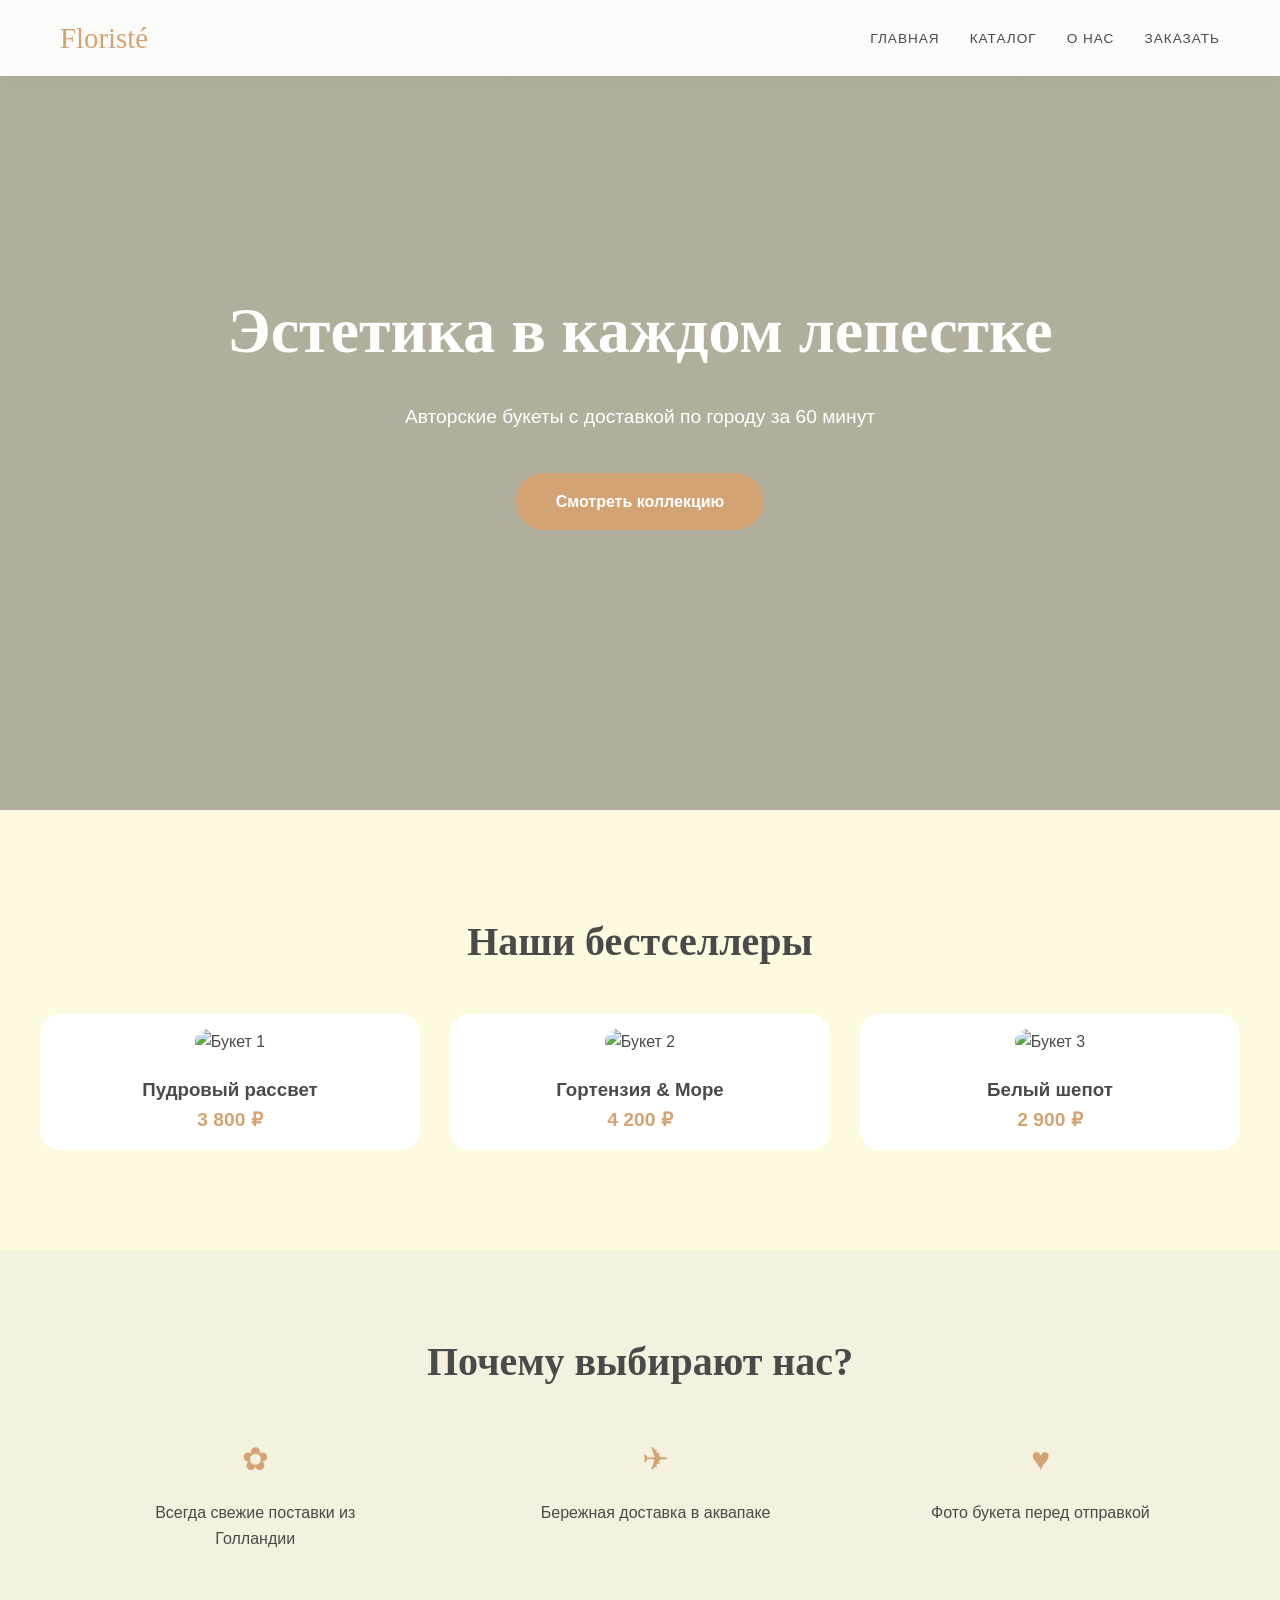
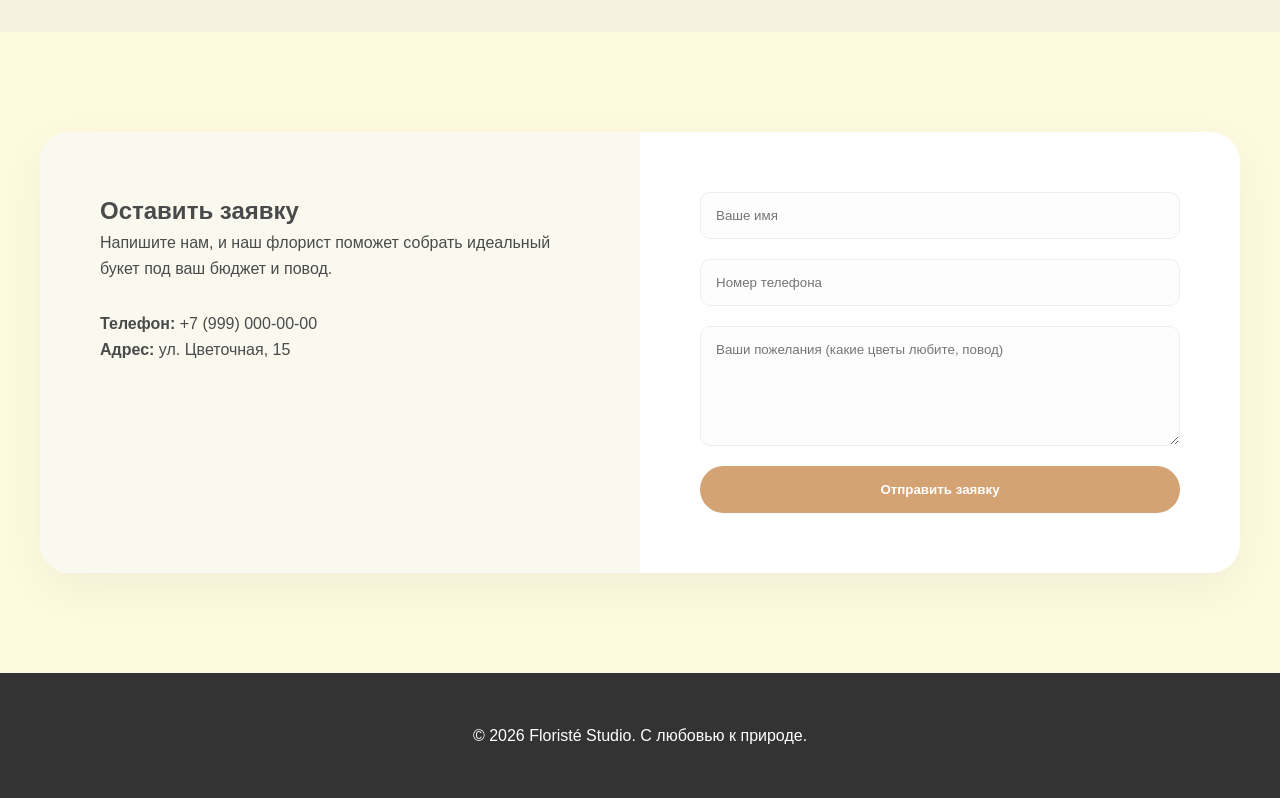
==== index.html @ 5a85dd09 "Add files via upload" ====
<!DOCTYPE html>
<html lang="ru">
<head>
    <meta charset="UTF-8">
    <meta name="viewport" content="width=device-width, initial-scale=1.0">
    <title>Floristé — Студия авторской флористики</title>
    <!-- Подключаем шрифты -->
    <link href="https://googleapis.com" rel="stylesheet">
    <link rel="stylesheet" href="style.css">
</head>
<body>

    <!-- НАВИГАЦИЯ -->
    <header>
        <div class="container nav-container">
            <a href="#home" class="logo">Floristé</a>
            <nav>
                <ul class="nav-menu">
                    <li><a href="#home">Главная</a></li>
                    <li><a href="#catalog">Каталог</a></li>
                    <li><a href="#about">О нас</a></li>
                    <li><a href="#contact">Заказать</a></li>
                </ul>
            </nav>
        </div>
    </header>

    <!-- ГЛАВНЫЙ ЭКРАН -->
    <section id="home" class="hero">
        <div class="hero-content">
            <h1>Эстетика в каждом лепестке</h1>
            <p>Авторские букеты с доставкой по городу за 60 минут</p>
            <a href="#catalog" class="btn">Смотреть коллекцию</a>
        </div>
    </section>

    <!-- КАТАЛОГ -->
    <section id="catalog" class="container section-padding">
        <h2 class="section-title">Наши бестселлеры</h2>
        <div class="product-grid">
            <div class="product-card">
                <div class="img-wrapper">
                    <img src="https://img.freepik.com/premium-photo/beautiful-fresh-bouquet-mixed-flowers-wooden-box-flower-shop-concept-flower-delivery-vertical-image_102556-462.jpg" alt="Букет 1">
                </div>
                <h3>Пудровый рассвет</h3>
                <p class="price">3 800 ₽</p>
            </div>
            <div class="product-card">
                <div class="img-wrapper">
                    <img src="https://png.pngtree.com/png-clipart/20241208/original/pngtree-elegant-bouquet-pink-and-peach-roses-delicate-white-daisies-green-leaves-png-image_17735489.png" alt="Букет 2">
                </div>
                <h3>Гортензия & Море</h3>
                <p class="price">4 200 ₽</p>
            </div>
            <div class="product-card">
                <div class="img-wrapper">
                    <img src="https://png.pngtree.com/png-vector/20250215/ourlarge/pngtree-romantic-bouquet-white-flowers-tied-with-ribbon-png-image_15482162.png" alt="Букет 3">
                </div>
                <h3>Белый шепот</h3>
                <p class="price">2 900 ₽</p>
            </div>
        </div>
    </section>

    <!-- О НАС -->
    <section id="about" class="about-section">
        <div class="container text-center">
            <h2 class="section-title">Почему выбирают нас?</h2>
            <div class="features">
                <div class="feature-item">
                    <span class="icon">✿</span>
                    <p>Всегда свежие поставки из Голландии</p>
                </div>
                <div class="feature-item">
                    <span class="icon">✈</span>
                    <p>Бережная доставка в аквапаке</p>
                </div>
                <div class="feature-item">
                    <span class="icon">♥</span>
                    <p>Фото букета перед отправкой</p>
                </div>
            </div>
        </div>
    </section>

    <!-- ФОРМА ОБРАТНОЙ СВЯЗИ -->
    <section id="contact" class="container section-padding">
        <div class="contact-box">
            <div class="contact-info">
                <h2>Оставить заявку</h2>
                <p>Напишите нам, и наш флорист поможет собрать идеальный букет под ваш бюджет и повод.</p>
                <div class="contact-details">
                    <p><strong>Телефон:</strong> +7 (999) 000-00-00</p>
                    <p><strong>Адрес:</strong> ул. Цветочная, 15</p>
                </div>
            </div>
            <!-- Замените ВАШ_ID на ID из Formspree для работы формы -->
            <form action="https://formspree.io" method="POST" class="contact-form">
                <input type="text" name="name" placeholder="Ваше имя" required>
                <input type="tel" name="phone" placeholder="Номер телефона" required>
                <textarea name="message" placeholder="Ваши пожелания (какие цветы любите, повод)"></textarea>
                <button type="submit" class="btn">Отправить заявку</button>
            </form>
        </div>
    </section>

    <!-- ПОДВАЛ -->
    <footer>
        <div class="container">
            <p>&copy; 2026 Floristé Studio. С любовью к природе.</p>
        </div>
    </footer>

</body>
</html>
---- style.css ----
/* ПЕРЕМЕННЫЕ */
:root {
    --primary: #d4a373;
    --accent: #faedcd;
    --bg: #fefae0;
    --text: #4a4a4a;
    --white: #ffffff;
}

/* ОБЩИЕ СТИЛИ */
* { box-sizing: border-box; margin: 0; padding: 0; }
html { scroll-behavior: smooth; scroll-padding-top: 80px; }

body { 
    font-family: 'Montserrat', sans-serif; 
    line-height: 1.6; 
    color: var(--text);
    background-color: var(--bg);
}

.container { max-width: 1200px; margin: 0 auto; padding: 0 20px; }
.text-center { text-align: center; }
.section-padding { padding: 100px 0; }
.section-title { 
    font-family: 'Playfair Display', serif; 
    font-size: 2.5rem; 
    margin-bottom: 40px; 
    text-align: center;
}

/* НАВИГАЦИЯ */
header { 
    background: rgba(255, 255, 255, 0.95); 
    padding: 15px 0; 
    position: fixed; 
    top: 0; 
    width: 100%;
    z-index: 1000;
    box-shadow: 0 2px 15px rgba(0,0,0,0.05);
    backdrop-filter: blur(5px);
}

.nav-container { display: flex; justify-content: space-between; align-items: center; }
.logo { 
    font-family: 'Playfair Display', serif; 
    font-size: 1.8rem; 
    color: var(--primary); 
    text-decoration: none;
}

.nav-menu { list-style: none; display: flex; gap: 30px; }
.nav-menu a { 
    text-decoration: none; 
    color: var(--text); 
    font-weight: 500; 
    font-size: 0.85rem;
    text-transform: uppercase;
    letter-spacing: 1px;
    transition: 0.3s;
}
.nav-menu a:hover { color: var(--primary); }

/* КНОПКИ */
.btn { 
    background: var(--primary); 
    color: white; 
    padding: 16px 40px; 
    text-decoration: none; 
    border-radius: 50px; 
    display: inline-block;
    border: none;
    cursor: pointer;
    font-family: 'Montserrat', sans-serif;
    font-weight: 600;
    transition: 0.3s;
}
.btn:hover { transform: translateY(-3px); box-shadow: 0 10px 20px rgba(212, 163, 115, 0.3); }

/* HERO SECTION */
.hero { 
    height: 90vh;
    background: linear-gradient(rgba(0,0,0,0.3), rgba(0,0,0,0.3)), 
                url('https://unsplash.com') center/cover;
    display: flex;
    align-items: center;
    justify-content: center;
    text-align: center;
    color: white;
}
.hero h1 { font-family: 'Playfair Display', serif; font-size: 4rem; margin-bottom: 20px; }
.hero p { font-size: 1.2rem; margin-bottom: 40px; font-weight: 300; }

/* КАТАЛОГ */
.product-grid { display: grid; grid-template-columns: repeat(auto-fit, minmax(300px, 1fr)); gap: 30px; }
.product-card { background: white; padding: 15px; border-radius: 20px; text-align: center; transition: 0.4s; }
.product-card:hover { transform: translateY(-10px); box-shadow: 0 20px 40px rgba(0,0,0,0.08); }
.img-wrapper img { width: 100%; height: 400px; object-fit: cover; border-radius: 15px; margin-bottom: 20px; }
.price { color: var(--primary); font-weight: 600; font-size: 1.2rem; }

/* ФУНКЦИИ */
.about-section { background: #f4f1de; padding: 80px 0; }
.features { display: flex; justify-content: space-around; gap: 20px; margin-top: 40px; }
.feature-item { max-width: 250px; }
.icon { font-size: 2rem; color: var(--primary); display: block; margin-bottom: 15px; }

/* КОНТАКТЫ */
.contact-box { 
    background: white; 
    display: grid; 
    grid-template-columns: 1fr 1fr; 
    border-radius: 30px; 
    overflow: hidden; 
    box-shadow: 0 15px 50px rgba(0,0,0,0.05);
}
.contact-info { padding: 60px; background: #faf9f0; }
.contact-details { margin-top: 30px; }
.contact-form { padding: 60px; display: flex; flex-direction: column; gap: 20px; }
.contact-form input, .contact-form textarea { 
    padding: 15px; 
    border: 1px solid #eee; 
    border-radius: 10px; 
    font-family: inherit;
    background: #fdfdfd;
}
.contact-form textarea { height: 120px; }

footer { text-align: center; padding: 50px; background: #333; color: #fff; }

/* МОБИЛЬНАЯ АДАПТАЦИЯ */
@media (max-width: 768px) {
    .nav-menu { display: none; } /* Для простоты скрываем меню, можно заменить на бургер */
    .hero h1 { font-size: 2.5rem; }
    .contact-box { grid-template-columns: 1fr; }
    .features { flex-direction: column; align-items: center; }
}
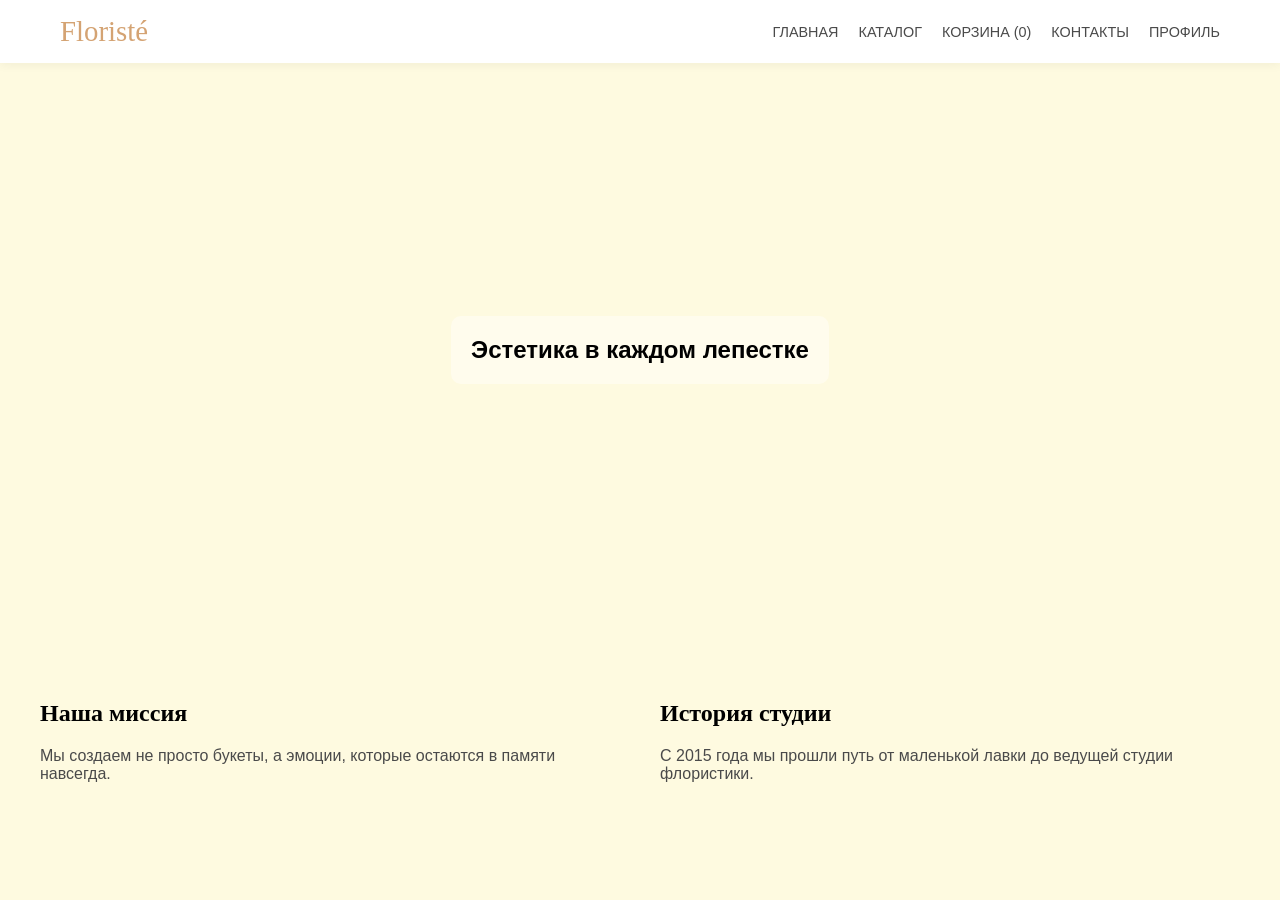
==== commit b0340738: "Add files via upload" ====
--- a/index.html
+++ b/index.html
@@ -2,114 +2,31 @@
 <html lang="ru">
 <head>
     <meta charset="UTF-8">
-    <meta name="viewport" content="width=device-width, initial-scale=1.0">
-    <title>Floristé — Студия авторской флористики</title>
-    <!-- Подключаем шрифты -->
-    <link href="https://googleapis.com" rel="stylesheet">
+    <title>Floristé — Главная</title>
     <link rel="stylesheet" href="style.css">
 </head>
 <body>
+    <header id="header-placeholder"></header>
 
-    <!-- НАВИГАЦИЯ -->
-    <header>
-        <div class="container nav-container">
-            <a href="#home" class="logo">Floristé</a>
-            <nav>
-                <ul class="nav-menu">
-                    <li><a href="#home">Главная</a></li>
-                    <li><a href="#catalog">Каталог</a></li>
-                    <li><a href="#about">О нас</a></li>
-                    <li><a href="#contact">Заказать</a></li>
-                </ul>
-            </nav>
-        </div>
-    </header>
-
-    <!-- ГЛАВНЫЙ ЭКРАН -->
-    <section id="home" class="hero">
-        <div class="hero-content">
-            <h1>Эстетика в каждом лепестке</h1>
-            <p>Авторские букеты с доставкой по городу за 60 минут</p>
-            <a href="#catalog" class="btn">Смотреть коллекцию</a>
-        </div>
+    <!-- Изменили color: #fff на color: #000 -->
+    <section style="height: 60vh; background: url('https://unsplash.com') center/cover; display: flex; align-items: center; justify-content: center; color: #000; text-align: center;">
+        <h1 style="background: rgba(255, 255, 255, 0.4); padding: 20px; border-radius: 10px;">Эстетика в каждом лепестке</h1>
     </section>
 
-    <!-- КАТАЛОГ -->
-    <section id="catalog" class="container section-padding">
-        <h2 class="section-title">Наши бестселлеры</h2>
-        <div class="product-grid">
-            <div class="product-card">
-                <div class="img-wrapper">
-                    <img src="https://img.freepik.com/premium-photo/beautiful-fresh-bouquet-mixed-flowers-wooden-box-flower-shop-concept-flower-delivery-vertical-image_102556-462.jpg" alt="Букет 1">
-                </div>
-                <h3>Пудровый рассвет</h3>
-                <p class="price">3 800 ₽</p>
+    <section class="container" style="padding: 80px 0;">
+        <div style="display: grid; grid-template-columns: 1fr 1fr; gap: 40px;">
+            <div>
+                <h2 style="font-family: 'Playfair Display'; margin-bottom: 20px; color: #000;">Наша миссия</h2>
+                <p>Мы создаем не просто букеты, а эмоции, которые остаются в памяти навсегда.</p>
             </div>
-            <div class="product-card">
-                <div class="img-wrapper">
-                    <img src="https://png.pngtree.com/png-clipart/20241208/original/pngtree-elegant-bouquet-pink-and-peach-roses-delicate-white-daisies-green-leaves-png-image_17735489.png" alt="Букет 2">
-                </div>
-                <h3>Гортензия & Море</h3>
-                <p class="price">4 200 ₽</p>
-            </div>
-            <div class="product-card">
-                <div class="img-wrapper">
-                    <img src="https://png.pngtree.com/png-vector/20250215/ourlarge/pngtree-romantic-bouquet-white-flowers-tied-with-ribbon-png-image_15482162.png" alt="Букет 3">
-                </div>
-                <h3>Белый шепот</h3>
-                <p class="price">2 900 ₽</p>
+            <div>
+                <h2 style="font-family: 'Playfair Display'; margin-bottom: 20px; color: #000;">История студии</h2>
+                <p>С 2015 года мы прошли путь от маленькой лавки до ведущей студии флористики.</p>
             </div>
         </div>
     </section>
 
-    <!-- О НАС -->
-    <section id="about" class="about-section">
-        <div class="container text-center">
-            <h2 class="section-title">Почему выбирают нас?</h2>
-            <div class="features">
-                <div class="feature-item">
-                    <span class="icon">✿</span>
-                    <p>Всегда свежие поставки из Голландии</p>
-                </div>
-                <div class="feature-item">
-                    <span class="icon">✈</span>
-                    <p>Бережная доставка в аквапаке</p>
-                </div>
-                <div class="feature-item">
-                    <span class="icon">♥</span>
-                    <p>Фото букета перед отправкой</p>
-                </div>
-            </div>
-        </div>
-    </section>
-
-    <!-- ФОРМА ОБРАТНОЙ СВЯЗИ -->
-    <section id="contact" class="container section-padding">
-        <div class="contact-box">
-            <div class="contact-info">
-                <h2>Оставить заявку</h2>
-                <p>Напишите нам, и наш флорист поможет собрать идеальный букет под ваш бюджет и повод.</p>
-                <div class="contact-details">
-                    <p><strong>Телефон:</strong> +7 (999) 000-00-00</p>
-                    <p><strong>Адрес:</strong> ул. Цветочная, 15</p>
-                </div>
-            </div>
-            <!-- Замените ВАШ_ID на ID из Formspree для работы формы -->
-            <form action="https://formspree.io" method="POST" class="contact-form">
-                <input type="text" name="name" placeholder="Ваше имя" required>
-                <input type="tel" name="phone" placeholder="Номер телефона" required>
-                <textarea name="message" placeholder="Ваши пожелания (какие цветы любите, повод)"></textarea>
-                <button type="submit" class="btn">Отправить заявку</button>
-            </form>
-        </div>
-    </section>
-
-    <!-- ПОДВАЛ -->
-    <footer>
-        <div class="container">
-            <p>&copy; 2026 Floristé Studio. С любовью к природе.</p>
-        </div>
-    </footer>
-
+    <script src="script.js"></script>
 </body>
 </html>
+
--- a/style.css
+++ b/style.css
@@ -1,135 +1,20 @@
-/* ПЕРЕМЕННЫЕ */
-:root {
-    --primary: #d4a373;
-    --accent: #faedcd;
-    --bg: #fefae0;
-    --text: #4a4a4a;
-    --white: #ffffff;
-}
+:root { --primary: #d4a373; --bg: #fefae0; --text: #4a4a4a; --white: #fff; }
+* { box-sizing: border-box; margin: 0; padding: 0; }
+body { font-family: 'Montserrat', sans-serif; background: var(--bg); color: var(--text); padding-top: 80px; }
+.container { max-width: 1200px; margin: 0 auto; padding: 0 20px; }
 
-/* ОБЩИЕ СТИЛИ */
-* { box-sizing: border-box; margin: 0; padding: 0; }
-html { scroll-behavior: smooth; scroll-padding-top: 80px; }
+header { background: var(--white); padding: 15px 0; position: fixed; top: 0; width: 100%; z-index: 1000; box-shadow: 0 2px 10px rgba(0,0,0,0.05); }
+.nav-container { display: flex; justify-content: space-between; align-items: center; }
+.logo { font-family: 'Playfair Display', serif; font-size: 1.8rem; color: var(--primary); text-decoration: none; }
+.nav-menu { list-style: none; display: flex; gap: 20px; }
+.nav-menu a { text-decoration: none; color: var(--text); font-weight: 500; font-size: 0.9rem; text-transform: uppercase; }
 
-body { 
-    font-family: 'Montserrat', sans-serif; 
-    line-height: 1.6; 
-    color: var(--text);
-    background-color: var(--bg);
-}
+.btn { background: var(--primary); color: white; border: none; padding: 12px 25px; border-radius: 5px; cursor: pointer; transition: 0.3s; }
+.btn:hover { opacity: 0.8; }
+.btn-del { background: #ff6b6b; margin-top: 5px; }
 
-.container { max-width: 1200px; margin: 0 auto; padding: 0 20px; }
-.text-center { text-align: center; }
-.section-padding { padding: 100px 0; }
-.section-title { 
-    font-family: 'Playfair Display', serif; 
-    font-size: 2.5rem; 
-    margin-bottom: 40px; 
-    text-align: center;
-}
+.product-grid { display: grid; grid-template-columns: repeat(auto-fit, minmax(280px, 1fr)); gap: 25px; margin-top: 30px; }
+.product-card { background: white; padding: 15px; border-radius: 15px; text-align: center; }
+.product-card img { width: 100%; height: 250px; object-fit: cover; border-radius: 10px; margin-bottom: 15px; }
 
-/* НАВИГАЦИЯ */
-header { 
-    background: rgba(255, 255, 255, 0.95); 
-    padding: 15px 0; 
-    position: fixed; 
-    top: 0; 
-    width: 100%;
-    z-index: 1000;
-    box-shadow: 0 2px 15px rgba(0,0,0,0.05);
-    backdrop-filter: blur(5px);
-}
-
-.nav-container { display: flex; justify-content: space-between; align-items: center; }
-.logo { 
-    font-family: 'Playfair Display', serif; 
-    font-size: 1.8rem; 
-    color: var(--primary); 
-    text-decoration: none;
-}
-
-.nav-menu { list-style: none; display: flex; gap: 30px; }
-.nav-menu a { 
-    text-decoration: none; 
-    color: var(--text); 
-    font-weight: 500; 
-    font-size: 0.85rem;
-    text-transform: uppercase;
-    letter-spacing: 1px;
-    transition: 0.3s;
-}
-.nav-menu a:hover { color: var(--primary); }
-
-/* КНОПКИ */
-.btn { 
-    background: var(--primary); 
-    color: white; 
-    padding: 16px 40px; 
-    text-decoration: none; 
-    border-radius: 50px; 
-    display: inline-block;
-    border: none;
-    cursor: pointer;
-    font-family: 'Montserrat', sans-serif;
-    font-weight: 600;
-    transition: 0.3s;
-}
-.btn:hover { transform: translateY(-3px); box-shadow: 0 10px 20px rgba(212, 163, 115, 0.3); }
-
-/* HERO SECTION */
-.hero { 
-    height: 90vh;
-    background: linear-gradient(rgba(0,0,0,0.3), rgba(0,0,0,0.3)), 
-                url('https://unsplash.com') center/cover;
-    display: flex;
-    align-items: center;
-    justify-content: center;
-    text-align: center;
-    color: white;
-}
-.hero h1 { font-family: 'Playfair Display', serif; font-size: 4rem; margin-bottom: 20px; }
-.hero p { font-size: 1.2rem; margin-bottom: 40px; font-weight: 300; }
-
-/* КАТАЛОГ */
-.product-grid { display: grid; grid-template-columns: repeat(auto-fit, minmax(300px, 1fr)); gap: 30px; }
-.product-card { background: white; padding: 15px; border-radius: 20px; text-align: center; transition: 0.4s; }
-.product-card:hover { transform: translateY(-10px); box-shadow: 0 20px 40px rgba(0,0,0,0.08); }
-.img-wrapper img { width: 100%; height: 400px; object-fit: cover; border-radius: 15px; margin-bottom: 20px; }
-.price { color: var(--primary); font-weight: 600; font-size: 1.2rem; }
-
-/* ФУНКЦИИ */
-.about-section { background: #f4f1de; padding: 80px 0; }
-.features { display: flex; justify-content: space-around; gap: 20px; margin-top: 40px; }
-.feature-item { max-width: 250px; }
-.icon { font-size: 2rem; color: var(--primary); display: block; margin-bottom: 15px; }
-
-/* КОНТАКТЫ */
-.contact-box { 
-    background: white; 
-    display: grid; 
-    grid-template-columns: 1fr 1fr; 
-    border-radius: 30px; 
-    overflow: hidden; 
-    box-shadow: 0 15px 50px rgba(0,0,0,0.05);
-}
-.contact-info { padding: 60px; background: #faf9f0; }
-.contact-details { margin-top: 30px; }
-.contact-form { padding: 60px; display: flex; flex-direction: column; gap: 20px; }
-.contact-form input, .contact-form textarea { 
-    padding: 15px; 
-    border: 1px solid #eee; 
-    border-radius: 10px; 
-    font-family: inherit;
-    background: #fdfdfd;
-}
-.contact-form textarea { height: 120px; }
-
-footer { text-align: center; padding: 50px; background: #333; color: #fff; }
-
-/* МОБИЛЬНАЯ АДАПТАЦИЯ */
-@media (max-width: 768px) {
-    .nav-menu { display: none; } /* Для простоты скрываем меню, можно заменить на бургер */
-    .hero h1 { font-size: 2.5rem; }
-    .contact-box { grid-template-columns: 1fr; }
-    .features { flex-direction: column; align-items: center; }
-}
+input, select { padding: 10px; border: 1px solid #ddd; border-radius: 5px; margin: 5px 0; width: 100%; }
